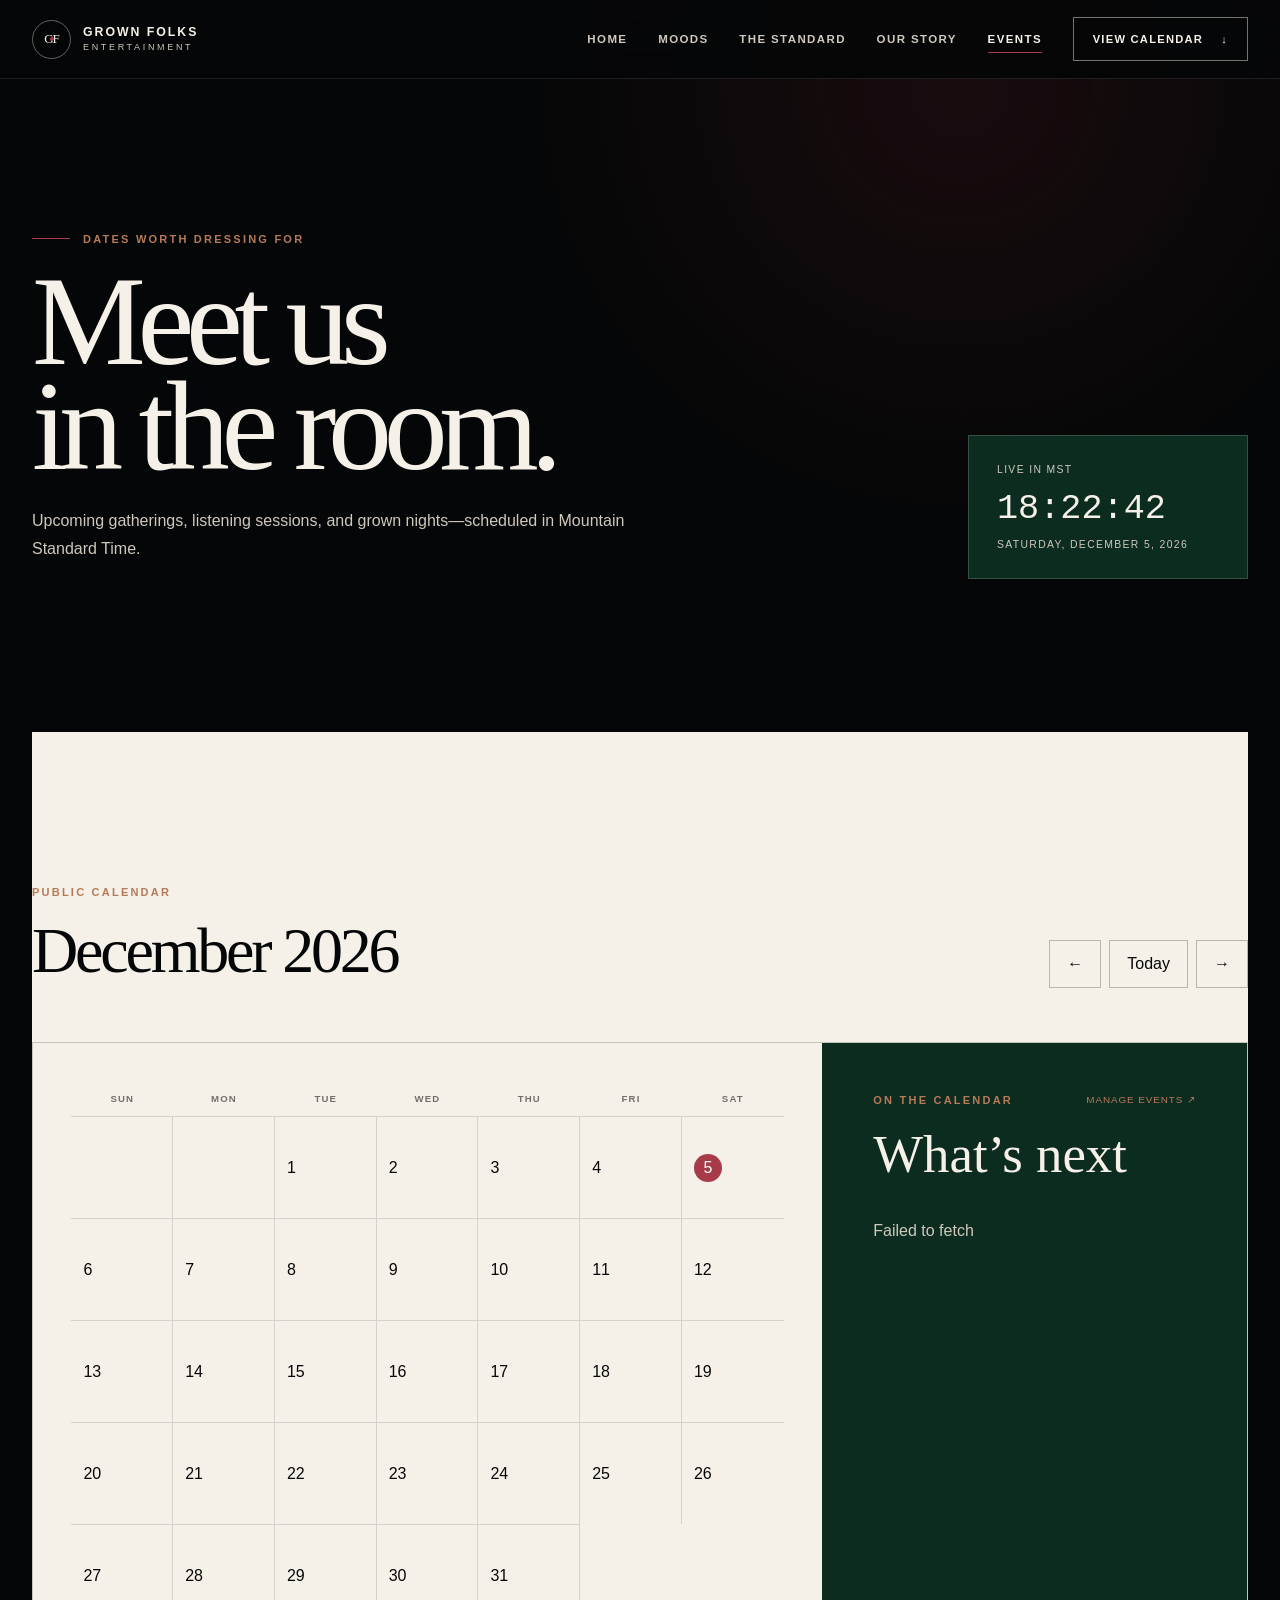
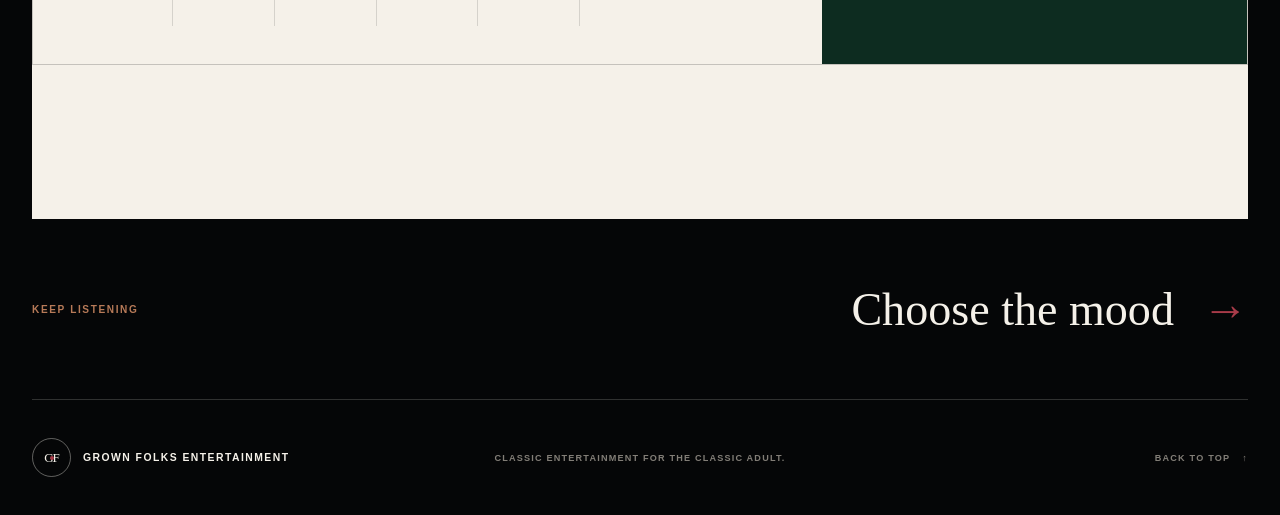
==== events.html @ d57c111a "Add public MST events calendar" ====
<!doctype html>
<html lang="en" class="no-js">
  <head>
    <meta charset="utf-8" /><meta name="viewport" content="width=device-width, initial-scale=1" />
    <meta name="description" content="Upcoming Grown Folks Entertainment events, shown in Mountain Standard Time." />
    <meta name="theme-color" content="#050607" /><title>Events | Grown Folks Entertainment</title>
    <link rel="icon" href="./assets/grown-folks-logo.jpeg" type="image/jpeg" /><link rel="stylesheet" href="./assets/styles.css" />
    <script>document.documentElement.classList.replace("no-js", "js");</script><script src="./assets/script.js" defer></script><script src="./assets/events.js" defer></script>
  </head>
  <body>
    <div class="site-shell" id="top">
      <a class="skip-link" href="#main-content">Skip to events</a>
      <header class="site-header"><div class="nav-wrap">
        <a class="brand" href="./index.html" aria-label="Grown Folks Entertainment home"><span class="brand-mark" aria-hidden="true">GF</span><span class="brand-copy"><strong>Grown Folks</strong><span>Entertainment</span></span></a>
        <button class="menu-toggle" type="button" aria-expanded="false" aria-controls="primary-navigation" aria-label="Open navigation menu"><span aria-hidden="true"></span><span aria-hidden="true"></span></button>
        <nav id="primary-navigation" class="primary-nav" data-open="false" aria-label="Primary navigation"><a href="./index.html">Home</a><a href="./moods.html">Moods</a><a href="./standard.html">The standard</a><a href="./story.html">Our story</a><a href="./events.html" aria-current="page">Events</a><a class="nav-cta" href="#event-calendar">View calendar <span aria-hidden="true">↓</span></a></nav>
      </div></header>
      <main id="main-content">
        <section class="events-hero" aria-labelledby="events-title"><div><p class="eyebrow"><span aria-hidden="true"></span> Dates worth dressing for</p><h1 id="events-title">Meet us<br />in the room.</h1><p>Upcoming gatherings, listening sessions, and grown nights—scheduled in Mountain Standard Time.</p></div><div class="mst-clock"><span>Live in MST</span><strong data-mst-time>--:--:--</strong><small data-mst-date>Loading current date</small></div></section>
        <section class="events-calendar-section section-pad" id="event-calendar" aria-labelledby="calendar-title">
          <div class="events-section-heading"><div><p class="kicker">Public calendar</p><h2 id="calendar-title" data-calendar-month>Upcoming events</h2></div><div class="calendar-controls"><button type="button" data-calendar-prev aria-label="Previous month">←</button><button type="button" data-calendar-today>Today</button><button type="button" data-calendar-next aria-label="Next month">→</button></div></div>
          <div class="events-layout">
            <div class="calendar-card"><div class="calendar-weekdays" aria-hidden="true"><span>Sun</span><span>Mon</span><span>Tue</span><span>Wed</span><span>Thu</span><span>Fri</span><span>Sat</span></div><div class="calendar-grid" data-calendar-grid role="grid" aria-label="Monthly event calendar"></div></div>
            <aside class="upcoming-events" aria-labelledby="upcoming-title"><div class="upcoming-topline"><p class="kicker kicker-light">On the calendar</p><a href="https://grown-folks-online-demo.ralf-mahkenterprises.chatgpt.site/events-admin">Manage events ↗</a></div><h2 id="upcoming-title">What’s next</h2><div data-events-list><p class="events-status">Loading future events…</p></div></aside>
          </div>
        </section>
        <nav class="page-next" aria-label="Continue exploring"><span>Keep listening</span><a href="./moods.html">Choose the mood <strong>→</strong></a></nav>
      </main>
      <footer class="site-footer"><a class="footer-brand" href="./index.html"><span aria-hidden="true">GF</span><strong>Grown Folks Entertainment</strong></a><p>Classic entertainment for the classic adult.</p><a href="#top">Back to top <span aria-hidden="true">↑</span></a></footer>
    </div>
  </body>
</html>
---- assets/styles.css ----
:root {
  --ink: #050607;
  --ink-soft: #101111;
  --ivory: #f5f1e9;
  --ivory-muted: #cfc8bd;
  --burgundy: #a83b49;
  --burgundy-dark: #6d202b;
  --green: #174a35;
  --green-dark: #0d2c20;
  --caramel: #b77a58;
  --line: rgba(245, 241, 233, 0.18);
  --page: min(1240px, calc(100vw - 64px));
  --display: "Iowan Old Style", "Baskerville", "Times New Roman", serif;
  --sans: "Avenir Next", Avenir, "Helvetica Neue", Arial, sans-serif;
  --mono: "SFMono-Regular", Consolas, "Liberation Mono", monospace;
}

* {
  box-sizing: border-box;
}

html {
  scroll-behavior: smooth;
  scroll-padding-top: 92px;
}

body {
  margin: 0;
  background: var(--ink);
  color: var(--ivory);
  font-family: var(--sans);
  text-rendering: optimizeLegibility;
}

body,
button,
a {
  -webkit-font-smoothing: antialiased;
}

button,
a {
  font: inherit;
}

button {
  color: inherit;
}

a {
  color: inherit;
  text-decoration: none;
}

img {
  display: block;
  max-width: 100%;
}

::selection {
  background: var(--burgundy);
  color: var(--ivory);
}

:focus-visible {
  outline: 2px solid var(--caramel);
  outline-offset: 4px;
}

.site-shell {
  min-height: 100vh;
  overflow: clip;
  background:
    radial-gradient(circle at 75% 4%, rgba(168, 59, 73, 0.12), transparent 27rem),
    var(--ink);
}

.skip-link {
  position: fixed;
  top: 14px;
  left: 14px;
  z-index: 200;
  min-height: 44px;
  padding: 12px 18px;
  transform: translateY(-150%);
  border: 1px solid var(--caramel);
  background: var(--ivory);
  color: var(--ink);
  font-size: 0.78rem;
  font-weight: 700;
  letter-spacing: 0.08em;
  text-transform: uppercase;
  transition: transform 180ms ease;
}

.skip-link:focus {
  transform: translateY(0);
}

.sr-only {
  position: absolute;
  width: 1px;
  height: 1px;
  padding: 0;
  margin: -1px;
  overflow: hidden;
  clip: rect(0, 0, 0, 0);
  white-space: nowrap;
  border: 0;
}

.site-header {
  position: sticky;
  top: 0;
  z-index: 100;
  border-bottom: 1px solid rgba(245, 241, 233, 0.1);
  background: rgba(5, 6, 7, 0.88);
  -webkit-backdrop-filter: blur(18px);
  backdrop-filter: blur(18px);
}

.nav-wrap {
  position: relative;
  width: var(--page);
  min-height: 78px;
  margin: 0 auto;
  display: flex;
  align-items: center;
  justify-content: space-between;
  gap: 36px;
}

.brand,
.footer-brand {
  display: inline-flex;
  align-items: center;
  gap: 12px;
}

.footer-brand {
  min-height: 44px;
}

.brand {
  min-height: 48px;
  flex: 0 0 auto;
}

.brand-mark,
.footer-brand > span {
  position: relative;
  display: grid;
  place-items: center;
  width: 39px;
  height: 39px;
  border: 1px solid rgba(245, 241, 233, 0.38);
  border-radius: 50%;
  color: var(--ivory);
  font-family: var(--display);
  font-size: 0.82rem;
  letter-spacing: -0.08em;
}

.brand-mark::after,
.footer-brand > span::after {
  content: "";
  position: absolute;
  width: 4px;
  height: 4px;
  border-radius: 50%;
  background: var(--burgundy);
}

.brand-copy {
  display: flex;
  flex-direction: column;
  line-height: 1;
  text-transform: uppercase;
}

.brand-copy strong {
  font-size: 0.77rem;
  letter-spacing: 0.16em;
}

.brand-copy span {
  margin-top: 5px;
  color: var(--ivory-muted);
  font-size: 0.56rem;
  letter-spacing: 0.3em;
}

.primary-nav {
  display: flex;
  align-items: center;
  justify-content: flex-end;
  gap: clamp(20px, 2.4vw, 38px);
}

.primary-nav > a:not(.nav-cta) {
  position: relative;
  display: inline-flex;
  min-height: 44px;
  align-items: center;
  color: var(--ivory-muted);
  font-size: 0.72rem;
  font-weight: 600;
  letter-spacing: 0.12em;
  text-transform: uppercase;
  transition: color 180ms ease;
}

.primary-nav > a:not(.nav-cta)::after {
  content: "";
  position: absolute;
  right: 0;
  bottom: 8px;
  left: 0;
  height: 1px;
  transform: scaleX(0);
  transform-origin: right;
  background: var(--burgundy);
  transition: transform 220ms ease;
}

.primary-nav > a:not(.nav-cta):hover {
  color: var(--ivory);
}

.primary-nav > a:not(.nav-cta):hover::after {
  transform: scaleX(1);
  transform-origin: left;
}

.nav-cta {
  display: inline-flex;
  min-height: 44px;
  align-items: center;
  gap: 18px;
  padding: 0 19px;
  border: 1px solid rgba(245, 241, 233, 0.46);
  font-size: 0.7rem;
  font-weight: 700;
  letter-spacing: 0.11em;
  text-transform: uppercase;
  transition:
    background-color 180ms ease,
    border-color 180ms ease,
    color 180ms ease;
}

.nav-cta:hover {
  border-color: var(--ivory);
  background: var(--ivory);
  color: var(--ink);
}

.menu-toggle {
  display: none;
  width: 48px;
  min-height: 48px;
  padding: 0;
  border: 1px solid var(--line);
  background: transparent;
  cursor: pointer;
}

.menu-toggle span {
  display: block;
  width: 18px;
  height: 1px;
  margin: 5px auto;
  background: var(--ivory);
  transition: transform 180ms ease;
}

.menu-toggle[aria-expanded="true"] span:first-child {
  transform: translateY(3px) rotate(45deg);
}

.menu-toggle[aria-expanded="true"] span:last-child {
  transform: translateY(-3px) rotate(-45deg);
}

.hero {
  position: relative;
  isolation: isolate;
  min-height: calc(100svh - 78px);
  display: flex;
  align-items: center;
  padding: clamp(70px, 9vw, 136px) 0 clamp(80px, 10vw, 150px);
}

.hero::before {
  content: "";
  position: absolute;
  inset: 0;
  z-index: -2;
  pointer-events: none;
  opacity: 0.11;
  background-image:
    linear-gradient(rgba(245, 241, 233, 0.12) 1px, transparent 1px),
    linear-gradient(90deg, rgba(245, 241, 233, 0.12) 1px, transparent 1px);
  background-size: 88px 88px;
  -webkit-mask-image: linear-gradient(to bottom, #000, transparent 84%);
  mask-image: linear-gradient(to bottom, #000, transparent 84%);
}

.hero::after {
  content: "";
  position: absolute;
  top: 4%;
  right: -12%;
  z-index: -1;
  width: min(62vw, 840px);
  aspect-ratio: 1;
  border-radius: 50%;
  background: radial-gradient(circle, rgba(23, 74, 53, 0.34), rgba(23, 74, 53, 0) 68%);
  pointer-events: none;
}

.hero-grid {
  width: var(--page);
  margin: 0 auto;
  display: grid;
  grid-template-columns: minmax(0, 1.22fr) minmax(330px, 0.78fr);
  gap: clamp(54px, 8vw, 120px);
  align-items: center;
}

.hero-copy-block {
  position: relative;
  z-index: 2;
}

.eyebrow,
.kicker {
  margin: 0;
  color: var(--caramel);
  font-size: 0.69rem;
  font-weight: 700;
  letter-spacing: 0.2em;
  text-transform: uppercase;
}

.eyebrow {
  display: flex;
  align-items: center;
  gap: 13px;
}

.eyebrow > span {
  width: 38px;
  height: 1px;
  background: var(--burgundy);
}

.hero h1 {
  max-width: 820px;
  margin: 28px 0 30px;
  font-family: var(--display);
  font-size: clamp(4rem, 7.4vw, 7.7rem);
  font-weight: 400;
  letter-spacing: -0.062em;
  line-height: 0.82;
}

.hero h1 span,
.hero h1 em {
  display: block;
}

.hero h1 em {
  margin-top: 0.14em;
  color: var(--ivory);
  font-weight: 400;
}

.hero h1 em::first-letter {
  color: var(--burgundy);
}

.hero-intro {
  max-width: 620px;
  margin: 0;
  color: var(--ivory-muted);
  font-family: var(--display);
  font-size: clamp(1.07rem, 1.5vw, 1.32rem);
  line-height: 1.6;
}

.hero-actions {
  display: flex;
  flex-wrap: wrap;
  gap: 12px;
  margin-top: 38px;
}

.button {
  display: inline-flex;
  min-height: 52px;
  align-items: center;
  justify-content: space-between;
  gap: 32px;
  padding: 0 22px;
  border: 1px solid transparent;
  font-size: 0.72rem;
  font-weight: 750;
  letter-spacing: 0.11em;
  text-transform: uppercase;
  transition:
    transform 180ms ease,
    background-color 180ms ease,
    border-color 180ms ease,
    color 180ms ease;
}

.button:hover {
  transform: translateY(-2px);
}

.button-primary {
  background: var(--burgundy);
  color: var(--ivory);
}

.button-primary:hover {
  background: #bd4655;
}

.button-quiet {
  border-color: var(--line);
  color: var(--ivory-muted);
}

.button-quiet:hover {
  border-color: var(--ivory-muted);
  color: var(--ivory);
}

.hero-notes {
  display: flex;
  flex-wrap: wrap;
  gap: 0;
  margin-top: 55px;
  padding-top: 19px;
  border-top: 1px solid var(--line);
}

.hero-notes span {
  color: #958e84;
  font-size: 0.62rem;
  font-weight: 600;
  letter-spacing: 0.14em;
  text-transform: uppercase;
}

.hero-notes span:not(:last-child)::after {
  content: "•";
  margin: 0 14px;
  color: var(--burgundy);
}

.hero-art {
  position: relative;
  width: min(100%, 450px);
  justify-self: end;
}

.orbit {
  position: absolute;
  z-index: -1;
  border: 1px solid rgba(245, 241, 233, 0.11);
  border-radius: 50%;
  pointer-events: none;
}

.orbit-one {
  top: -12%;
  left: -36%;
  width: 98%;
  aspect-ratio: 1;
}

.orbit-one::after {
  content: "";
  position: absolute;
  top: 48%;
  left: -4px;
  width: 7px;
  height: 7px;
  border-radius: 50%;
  background: var(--caramel);
  box-shadow: 0 0 0 7px rgba(183, 122, 88, 0.09);
}

.orbit-two {
  right: -23%;
  bottom: -7%;
  width: 75%;
  aspect-ratio: 1;
  border-color: rgba(168, 59, 73, 0.31);
}

.logo-card {
  position: relative;
  margin: 0;
  padding: 17px;
  border: 1px solid rgba(245, 241, 233, 0.22);
  background: #0c0d0d;
  box-shadow:
    0 38px 75px rgba(0, 0, 0, 0.5),
    -24px 24px 0 rgba(23, 74, 53, 0.24);
  transform: rotate(1.6deg);
}

.logo-card::before,
.logo-card::after {
  content: "";
  position: absolute;
  z-index: 2;
  width: 36px;
  height: 36px;
  pointer-events: none;
}

.logo-card::before {
  top: -8px;
  left: -8px;
  border-top: 2px solid var(--caramel);
  border-left: 2px solid var(--caramel);
}

.logo-card::after {
  right: -8px;
  bottom: -8px;
  border-right: 2px solid var(--burgundy);
  border-bottom: 2px solid var(--burgundy);
}

.logo-card-edge {
  display: flex;
  justify-content: space-between;
  padding: 0 1px 13px;
  color: #958e84;
  font-size: 0.54rem;
  font-weight: 650;
  letter-spacing: 0.18em;
  text-transform: uppercase;
}

.main-logo {
  width: 100%;
  height: auto;
  aspect-ratio: 790 / 1024;
  object-fit: cover;
  filter: saturate(0.88) contrast(1.04);
}

.logo-card figcaption {
  display: flex;
  justify-content: space-between;
  gap: 14px;
  padding: 14px 1px 0;
  color: var(--ivory-muted);
  font-size: 0.55rem;
  letter-spacing: 0.16em;
  text-transform: uppercase;
}

.logo-card figcaption span:last-child {
  color: var(--caramel);
}

.hero-index {
  position: absolute;
  right: 3vw;
  bottom: 34px;
  display: flex;
  align-items: center;
  gap: 9px;
  color: #57554f;
  font-family: var(--display);
  font-size: 0.72rem;
}

.hero-index i {
  width: 42px;
  height: 1px;
  background: #3b3b38;
}

.marquee {
  overflow: hidden;
  border-top: 1px solid var(--line);
  border-bottom: 1px solid var(--line);
  background: var(--ivory);
  color: var(--ink);
}

.marquee-track {
  display: flex;
  width: max-content;
  animation: marquee-scroll 30s linear infinite;
}

.marquee-group {
  display: flex;
  min-width: max-content;
  align-items: center;
  gap: clamp(30px, 4vw, 62px);
  padding: 18px clamp(30px, 4vw, 62px) 18px 0;
}

.marquee-group span {
  font-family: var(--display);
  font-size: clamp(1rem, 1.6vw, 1.35rem);
  font-style: italic;
  letter-spacing: 0.035em;
}

.marquee-group i {
  color: var(--burgundy);
  font-size: 0.68rem;
  font-style: normal;
}

@keyframes marquee-scroll {
  to {
    transform: translateX(-50%);
  }
}

.section-pad {
  width: var(--page);
  margin: 0 auto;
  padding: clamp(96px, 12vw, 180px) 0;
}

.section-heading {
  display: grid;
  grid-template-columns: minmax(0, 1.25fr) minmax(260px, 0.55fr);
  gap: 64px;
  align-items: end;
  margin-bottom: clamp(48px, 6vw, 84px);
}

.section-heading h2,
.standard-intro h2,
.story-copy h2,
.closing h2 {
  margin: 16px 0 0;
  font-family: var(--display);
  font-weight: 400;
  letter-spacing: -0.045em;
  line-height: 0.98;
}

.section-heading h2 {
  max-width: 780px;
  font-size: clamp(3rem, 5.7vw, 6rem);
}

.section-heading > p {
  margin: 0;
  padding-left: 24px;
  border-left: 1px solid var(--burgundy);
  color: var(--ivory-muted);
  font-size: 0.93rem;
  line-height: 1.65;
}

.mood-section {
  position: relative;
}

.mood-section::before {
  content: "MOOD / 01";
  position: absolute;
  top: 52%;
  left: -46px;
  transform: rotate(-90deg);
  color: rgba(245, 241, 233, 0.25);
  font-size: 0.55rem;
  letter-spacing: 0.28em;
}

.mood-selector {
  display: grid;
  grid-template-columns: minmax(290px, 0.76fr) minmax(500px, 1.24fr);
  border: 1px solid var(--line);
}

.mood-tabs {
  display: flex;
  flex-direction: column;
  background: #0a0b0b;
}

.mood-tab {
  position: relative;
  min-height: 124px;
  display: grid;
  grid-template-columns: 38px 1fr 24px;
  gap: 17px;
  align-items: center;
  padding: 20px 25px;
  border: 0;
  border-bottom: 1px solid var(--line);
  background: transparent;
  text-align: left;
  cursor: pointer;
  transition:
    background-color 240ms ease,
    color 240ms ease;
}

.mood-tab:last-child {
  border-bottom: 0;
}

.mood-tab::before {
  content: "";
  position: absolute;
  top: 0;
  bottom: 0;
  left: 0;
  width: 3px;
  transform: scaleY(0);
  background: var(--burgundy);
  transition: transform 240ms ease;
}

.mood-tab:hover {
  background: rgba(245, 241, 233, 0.045);
}

.mood-tab[data-active="true"] {
  background: var(--ivory);
  color: var(--ink);
}

.mood-tab[data-active="true"]::before {
  transform: scaleY(1);
}

.mood-number {
  align-self: start;
  margin-top: 3px;
  color: var(--caramel);
  font-family: var(--mono);
  font-size: 0.59rem;
  letter-spacing: 0.12em;
}

.mood-tab-copy {
  display: flex;
  flex-direction: column;
  min-width: 0;
}

.mood-tab-copy strong {
  font-family: var(--display);
  font-size: clamp(1.35rem, 2vw, 1.75rem);
  font-weight: 400;
  line-height: 1.05;
}

.mood-tab-copy small {
  margin-top: 9px;
  color: #948f87;
  font-size: 0.64rem;
  font-weight: 550;
  letter-spacing: 0.06em;
  text-transform: uppercase;
}

.mood-tab[data-active="true"] .mood-tab-copy small {
  color: #5c5954;
}

.mood-arrow {
  opacity: 0.36;
  font-size: 1rem;
  transition:
    transform 200ms ease,
    opacity 200ms ease;
}

.mood-tab[data-active="true"] .mood-arrow {
  opacity: 1;
  transform: translate(2px, -2px);
}

.mood-panel {
  --mood-color: var(--burgundy);
  position: relative;
  isolation: isolate;
  min-height: 496px;
  overflow: hidden;
  padding: 28px clamp(28px, 4vw, 58px) 42px;
  display: grid;
  grid-template-columns: minmax(190px, 0.72fr) minmax(270px, 1fr);
  gap: clamp(30px, 4vw, 60px);
  align-items: center;
  background:
    linear-gradient(135deg, rgba(255, 255, 255, 0.06), transparent 42%),
    var(--mood-color);
  transition: background-color 300ms ease;
}

.mood-panel[data-mood="sunday-soul"] {
  --mood-color: #9b684a;
}

.mood-panel[data-mood="two-step-gold"] {
  --mood-color: var(--green);
}

.mood-panel[data-mood="midnight-drive"] {
  --mood-color: #111b18;
}

.mood-panel::before {
  content: "";
  position: absolute;
  inset: 0;
  z-index: -1;
  opacity: 0.22;
  background-image:
    linear-gradient(rgba(245, 241, 233, 0.13) 1px, transparent 1px),
    linear-gradient(90deg, rgba(245, 241, 233, 0.13) 1px, transparent 1px);
  background-size: 48px 48px;
  -webkit-mask-image: linear-gradient(115deg, #000, transparent 78%);
  mask-image: linear-gradient(115deg, #000, transparent 78%);
}

.mood-panel::after {
  content: attr(data-mood);
  position: absolute;
  right: -3px;
  bottom: -6px;
  z-index: -1;
  max-width: 100%;
  overflow: hidden;
  color: rgba(245, 241, 233, 0.055);
  font-family: var(--display);
  font-size: clamp(4rem, 8vw, 8rem);
  font-style: italic;
  line-height: 0.75;
  white-space: nowrap;
}

.mood-panel-topline {
  position: absolute;
  top: 23px;
  right: clamp(28px, 4vw, 58px);
  left: clamp(28px, 4vw, 58px);
  display: flex;
  justify-content: space-between;
  padding-bottom: 12px;
  border-bottom: 1px solid rgba(245, 241, 233, 0.3);
  font-size: 0.55rem;
  font-weight: 700;
  letter-spacing: 0.18em;
  text-transform: uppercase;
}

.mood-record-wrap {
  display: grid;
  place-items: center;
  padding-top: 34px;
}

.mood-record {
  position: relative;
  width: min(100%, 245px);
  aspect-ratio: 1;
  display: grid;
  place-items: center;
  border: 1px solid rgba(245, 241, 233, 0.24);
  border-radius: 50%;
  background:
    radial-gradient(circle at center, transparent 0 7%, #111 7.2% 8.5%, transparent 8.7% 16%, #111 16.2% 17%, transparent 17.2%),
    repeating-radial-gradient(circle at center, #0a0a0a 0 2px, #181818 3px 4px);
  box-shadow:
    0 26px 45px rgba(0, 0, 0, 0.33),
    inset 0 0 0 1px rgba(255, 255, 255, 0.05);
  animation: record-arrive 520ms cubic-bezier(0.2, 0.75, 0.2, 1) both;
}

.mood-record::before {
  content: "";
  position: absolute;
  inset: 0;
  border-radius: inherit;
  background: conic-gradient(from 16deg, transparent 0 16%, rgba(245, 241, 233, 0.14) 18%, transparent 22% 64%, rgba(245, 241, 233, 0.08) 68%, transparent 73%);
}

.mood-record::after {
  content: "";
  position: absolute;
  inset: -9px;
  border: 1px solid rgba(245, 241, 233, 0.14);
  border-radius: inherit;
}

.record-label {
  position: relative;
  z-index: 1;
  width: 33%;
  aspect-ratio: 1;
  display: grid;
  place-items: center;
  border-radius: 50%;
  background: var(--ivory);
  color: var(--ink);
  box-shadow: 0 0 0 4px rgba(168, 59, 73, 0.7);
}

.record-label span {
  font-family: var(--display);
  font-size: clamp(1rem, 2vw, 1.5rem);
  letter-spacing: -0.06em;
}

.record-label i {
  position: absolute;
  width: 7px;
  height: 7px;
  border-radius: 50%;
  background: var(--ink);
}

@keyframes record-arrive {
  from {
    opacity: 0;
    transform: rotate(-10deg) scale(0.94);
  }
  to {
    opacity: 1;
    transform: rotate(0) scale(1);
  }
}

.mood-panel-copy {
  position: relative;
  z-index: 1;
  padding-top: 38px;
  animation: mood-copy-in 420ms ease both;
}

@keyframes mood-copy-in {
  from {
    opacity: 0;
    transform: translateY(10px);
  }
  to {
    opacity: 1;
    transform: translateY(0);
  }
}

.mood-panel-copy > p:first-child {
  margin: 0;
  color: rgba(245, 241, 233, 0.76);
  font-size: 0.61rem;
  font-weight: 700;
  letter-spacing: 0.18em;
  text-transform: uppercase;
}

.mood-panel-copy h3 {
  margin: 13px 0 17px;
  font-family: var(--display);
  font-size: clamp(2.7rem, 4.6vw, 5rem);
  font-weight: 400;
  letter-spacing: -0.055em;
  line-height: 0.89;
}

.mood-copy-rule {
  width: 42px;
  height: 2px;
  margin-bottom: 20px;
  background: var(--ivory);
}

.mood-description {
  margin: 0;
  color: rgba(245, 241, 233, 0.88);
  font-family: var(--display);
  font-size: clamp(1rem, 1.4vw, 1.17rem);
  line-height: 1.55;
}

.mood-details {
  display: grid;
  gap: 10px;
  margin: 27px 0 0;
}

.mood-details > div {
  display: grid;
  grid-template-columns: 92px 1fr;
  gap: 12px;
  padding-top: 9px;
  border-top: 1px solid rgba(245, 241, 233, 0.22);
}

.mood-details dt {
  color: rgba(245, 241, 233, 0.62);
  font-size: 0.55rem;
  font-weight: 700;
  letter-spacing: 0.13em;
  text-transform: uppercase;
}

.mood-details dd {
  margin: 0;
  font-size: 0.73rem;
  line-height: 1.35;
}

.classic-player {
  margin-top: 24px;
  padding-top: 18px;
  border-top: 1px solid rgba(245, 241, 233, 0.22);
}

.classic-play-button {
  width: 100%;
  padding: 15px 18px;
  border: 1px solid rgba(245, 241, 233, 0.72);
  background: var(--ivory);
  color: #111;
  font: 700 0.68rem/1.2 var(--sans);
  letter-spacing: 0.11em;
  text-transform: uppercase;
  cursor: pointer;
}

.classic-play-button:hover,
.classic-play-button:focus-visible {
  background: #fff;
  outline: 2px solid #fff;
  outline-offset: 3px;
}

.classic-play-button span { margin-right: 8px; }

.classic-now-playing {
  margin: 12px 0 0;
  color: rgba(245, 241, 233, 0.76);
  font-size: 0.72rem;
  line-height: 1.45;
}

.classic-audio {
  display: block;
  width: 100%;
  margin-top: 14px;
  accent-color: var(--ivory);
}

.events-hero {
  width: var(--page);
  min-height: 560px;
  margin: 0 auto;
  padding: clamp(90px, 12vw, 170px) 0;
  display: grid;
  grid-template-columns: minmax(0, 1fr) auto;
  align-items: end;
  gap: 70px;
}

.events-hero h1 {
  max-width: 780px;
  margin: 24px 0 28px;
  font-family: var(--display);
  font-size: clamp(4.8rem, 10vw, 9.2rem);
  font-weight: 400;
  letter-spacing: -0.065em;
  line-height: 0.82;
}

.events-hero > div > p:last-child { max-width: 620px; color: var(--ivory-muted); font-size: 1rem; line-height: 1.75; }

.mst-clock {
  min-width: 280px;
  padding: 28px;
  border: 1px solid var(--line);
  background: var(--green-dark);
}

.mst-clock span, .mst-clock small { display: block; color: var(--ivory-muted); font-size: 0.65rem; letter-spacing: 0.13em; text-transform: uppercase; }
.mst-clock strong { display: block; margin: 14px 0 10px; font-family: var(--mono); font-size: 2.2rem; font-weight: 400; }

.events-calendar-section { background: var(--ivory); color: var(--ink); }
.events-section-heading { display: flex; align-items: end; justify-content: space-between; gap: 32px; margin-bottom: 54px; }
.events-section-heading h2 { margin: 16px 0 0; font-family: var(--display); font-size: clamp(3rem, 5vw, 5.5rem); font-weight: 400; letter-spacing: -0.05em; }
.calendar-controls { display: flex; gap: 8px; }
.calendar-controls button { min-width: 48px; min-height: 48px; padding: 0 17px; border: 1px solid rgba(5,6,7,.25); background: transparent; color: var(--ink); cursor: pointer; }
.calendar-controls button:hover, .calendar-controls button:focus-visible { background: var(--ink); color: var(--ivory); }

.events-layout { display: grid; grid-template-columns: minmax(0, 1.3fr) minmax(330px, .7fr); border: 1px solid rgba(5,6,7,.2); }
.calendar-card { padding: clamp(22px, 3vw, 44px); }
.calendar-weekdays, .calendar-grid { display: grid; grid-template-columns: repeat(7, minmax(0, 1fr)); }
.calendar-weekdays span { padding: 12px 4px; color: rgba(5,6,7,.55); font-size: .6rem; font-weight: 700; letter-spacing: .12em; text-align: center; text-transform: uppercase; }
.calendar-day { position: relative; min-height: 102px; padding: 12px; border: 0; border-top: 1px solid rgba(5,6,7,.13); border-right: 1px solid rgba(5,6,7,.13); background: transparent; color: var(--ink); text-align: left; }
.calendar-day:nth-child(7n) { border-right: 0; }
.calendar-day-empty { pointer-events: none; }
.calendar-day[data-today="true"] > span { display: grid; width: 28px; height: 28px; place-items: center; border-radius: 50%; background: var(--burgundy); color: white; }
.calendar-day[data-has-events="true"] { cursor: pointer; background: rgba(23,74,53,.07); }
.calendar-day[data-has-events="true"]:hover { background: rgba(23,74,53,.15); }
.calendar-day i { position: absolute; top: 16px; right: 14px; width: 8px; height: 8px; border-radius: 50%; background: var(--burgundy); }
.calendar-day small { display: block; margin-top: 22px; color: var(--green); font-size: .6rem; font-weight: 700; text-transform: uppercase; }

.upcoming-events { padding: clamp(28px, 4vw, 54px); background: var(--green-dark); color: var(--ivory); }
.upcoming-topline { display: flex; align-items: center; justify-content: space-between; gap: 20px; }
.upcoming-topline a { color: var(--caramel); font-size: .62rem; letter-spacing: .09em; text-transform: uppercase; }
.upcoming-events > h2 { margin: 18px 0 34px; font-family: var(--display); font-size: 3.3rem; font-weight: 400; }
.events-status { color: var(--ivory-muted); line-height: 1.65; }
.event-card { padding: 25px 0; border-top: 1px solid rgba(245,241,233,.2); }
.event-card time { display: flex; justify-content: space-between; gap: 16px; color: var(--caramel); font-size: .64rem; letter-spacing: .07em; text-transform: uppercase; }
.event-card h3 { margin: 17px 0 10px; font-family: var(--display); font-size: 1.8rem; font-weight: 400; }
.event-card p { margin: 0 0 15px; color: var(--ivory-muted); font-size: .8rem; line-height: 1.6; }
.event-place { display: flex; flex-direction: column; gap: 4px; font-size: .7rem; }
.event-place span { color: var(--ivory-muted); }

@media (max-width: 1080px) {
  .events-hero { grid-template-columns: 1fr; }
  .mst-clock { width: min(100%, 420px); }
  .events-layout { grid-template-columns: 1fr; }
}

@media (max-width: 680px) {
  .events-hero { min-height: auto; padding: 80px 0; }
  .events-hero h1 { font-size: clamp(4.1rem, 22vw, 6.5rem); }
  .events-section-heading { align-items: flex-start; flex-direction: column; }
  .calendar-card { padding: 12px; overflow-x: auto; }
  .calendar-weekdays, .calendar-grid { min-width: 630px; }
  .calendar-day { min-height: 86px; }
}

.standard-section {
  position: relative;
  width: 100%;
  display: grid;
  grid-template-columns: minmax(300px, 0.72fr) minmax(560px, 1.28fr);
  gap: clamp(64px, 9vw, 140px);
  padding-right: max(32px, calc((100vw - 1240px) / 2));
  padding-left: max(32px, calc((100vw - 1240px) / 2));
  background:
    radial-gradient(circle at 10% 15%, rgba(245, 241, 233, 0.08), transparent 30rem),
    var(--green-dark);
}

.standard-section::before {
  content: "";
  position: absolute;
  top: 0;
  right: 0;
  width: 22%;
  height: 5px;
  background: var(--burgundy);
}

.kicker-light {
  color: var(--caramel);
}

.standard-intro h2 {
  margin-top: 22px;
  font-size: clamp(3.1rem, 5.5vw, 5.7rem);
}

.standard-intro > p:last-child {
  max-width: 480px;
  margin: 30px 0 0;
  color: rgba(245, 241, 233, 0.72);
  font-family: var(--display);
  font-size: 1.08rem;
  line-height: 1.65;
}

.standards-grid {
  border-top: 1px solid rgba(245, 241, 233, 0.26);
}

.standard-card {
  position: relative;
  display: grid;
  grid-template-columns: 74px minmax(190px, 0.65fr) minmax(250px, 1fr);
  gap: 28px;
  align-items: start;
  padding: 36px 0;
  border-bottom: 1px solid rgba(245, 241, 233, 0.26);
}

.standard-card-head {
  display: flex;
  align-items: center;
  gap: 10px;
  color: var(--caramel);
  font-family: var(--mono);
  font-size: 0.64rem;
}

.standard-card-head i {
  width: 20px;
  height: 1px;
  background: rgba(245, 241, 233, 0.35);
}

.standard-card h3 {
  margin: -5px 0 0;
  font-family: var(--display);
  font-size: clamp(1.55rem, 2.3vw, 2.15rem);
  font-weight: 400;
  letter-spacing: -0.035em;
  line-height: 1.04;
}

.standard-card p {
  margin: 0;
  color: rgba(245, 241, 233, 0.68);
  font-size: 0.84rem;
  line-height: 1.7;
}

.standard-card small {
  position: absolute;
  right: 0;
  bottom: 8px;
  color: rgba(245, 241, 233, 0.3);
  font-size: 0.5rem;
  font-weight: 700;
  letter-spacing: 0.15em;
  text-transform: uppercase;
}

.story-section {
  display: grid;
  grid-template-columns: minmax(350px, 0.88fr) minmax(420px, 1.12fr);
  background: var(--ivory);
  color: var(--ink);
}

.story-art {
  position: relative;
  min-height: 760px;
  overflow: hidden;
  display: flex;
  flex-direction: column;
  justify-content: space-between;
  padding: clamp(30px, 4vw, 58px);
  background:
    linear-gradient(145deg, rgba(255, 255, 255, 0.09), transparent 45%),
    var(--burgundy-dark);
  color: var(--ivory);
}

.story-art::before {
  content: "";
  position: absolute;
  inset: 0;
  opacity: 0.13;
  background-image:
    linear-gradient(rgba(245, 241, 233, 0.18) 1px, transparent 1px),
    linear-gradient(90deg, rgba(245, 241, 233, 0.18) 1px, transparent 1px);
  background-size: 58px 58px;
}

.story-art::after {
  content: "";
  position: absolute;
  right: -30%;
  bottom: -18%;
  width: 78%;
  aspect-ratio: 1;
  border: 1px solid rgba(245, 241, 233, 0.21);
  border-radius: 50%;
  box-shadow:
    0 0 0 55px rgba(245, 241, 233, 0.04),
    0 0 0 110px rgba(245, 241, 233, 0.03);
}

.story-art-top,
.story-art-bottom {
  position: relative;
  z-index: 2;
  display: flex;
  align-items: center;
  justify-content: space-between;
  text-transform: uppercase;
}

.story-art-top {
  padding-bottom: 16px;
  border-bottom: 1px solid rgba(245, 241, 233, 0.36);
  font-size: 0.55rem;
  font-weight: 700;
  letter-spacing: 0.18em;
}

.story-record {
  position: relative;
  z-index: 1;
  align-self: center;
  width: min(78%, 390px);
  aspect-ratio: 1;
  display: flex;
  align-items: center;
  justify-content: center;
  gap: 24px;
  border: 1px solid rgba(245, 241, 233, 0.22);
  border-radius: 50%;
  background: repeating-radial-gradient(circle, #080909 0 3px, #111212 4px 6px);
  box-shadow: 0 30px 50px rgba(0, 0, 0, 0.32);
}

.story-record::before {
  content: "";
  position: absolute;
  inset: 38%;
  border-radius: 50%;
  background: var(--green);
  box-shadow:
    0 0 0 12px var(--caramel),
    0 0 0 13px rgba(245, 241, 233, 0.3);
}

.story-record span {
  position: relative;
  z-index: 1;
  color: var(--ivory);
  font-family: var(--display);
  font-size: clamp(3rem, 7vw, 6.5rem);
  line-height: 1;
}

.story-record i {
  position: relative;
  z-index: 2;
  width: 7px;
  height: 7px;
  border-radius: 50%;
  background: var(--ivory);
}

.story-art-bottom {
  align-items: end;
}

.story-art-bottom strong {
  font-family: var(--display);
  font-size: clamp(4rem, 8vw, 8rem);
  font-weight: 400;
  letter-spacing: -0.065em;
  line-height: 0.65;
  text-transform: none;
}

.story-art-bottom span {
  max-width: 90px;
  color: rgba(245, 241, 233, 0.66);
  font-size: 0.5rem;
  letter-spacing: 0.15em;
  line-height: 1.5;
  text-align: right;
}

.story-copy {
  align-self: center;
  max-width: 750px;
  padding: clamp(80px, 10vw, 150px) clamp(42px, 8vw, 130px);
}

.story-copy h2 {
  max-width: 700px;
  margin-top: 22px;
  font-size: clamp(3.25rem, 5.8vw, 6.4rem);
}

.story-rule {
  position: relative;
  height: 1px;
  margin: 38px 0;
  background: rgba(5, 6, 7, 0.22);
}

.story-rule span {
  position: absolute;
  top: -4px;
  left: 0;
  width: 9px;
  height: 9px;
  border-radius: 50%;
  background: var(--burgundy);
}

.story-lede,
.story-copy > p:not(.kicker) {
  max-width: 590px;
  color: #393835;
  line-height: 1.7;
}

.story-copy .story-lede {
  margin: 0 0 19px;
  color: var(--ink);
  font-family: var(--display);
  font-size: clamp(1.18rem, 1.8vw, 1.5rem);
  line-height: 1.55;
}

.story-copy > p:not(.kicker):not(.story-lede) {
  margin: 0;
  font-size: 0.94rem;
}

.text-link {
  position: relative;
  display: inline-flex;
  min-height: 44px;
  align-items: center;
  gap: 28px;
  margin-top: 30px;
  color: var(--burgundy-dark);
  font-size: 0.69rem;
  font-weight: 750;
  letter-spacing: 0.13em;
  text-transform: uppercase;
}

.text-link::after {
  content: "";
  position: absolute;
  right: 0;
  bottom: 4px;
  left: 0;
  height: 1px;
  background: var(--burgundy);
  transform-origin: left;
  transition: transform 180ms ease;
}

.text-link:hover::after {
  transform: scaleX(0.35);
}

.closing {
  position: relative;
  isolation: isolate;
  min-height: 660px;
  display: grid;
  place-items: center;
  overflow: hidden;
  padding: 100px 30px;
  text-align: center;
  background:
    radial-gradient(circle at 50% 45%, rgba(168, 59, 73, 0.25), transparent 30rem),
    #080909;
}

.closing::before,
.closing::after {
  content: "";
  position: absolute;
  top: 0;
  width: 1px;
  height: 100%;
  background: linear-gradient(transparent, rgba(245, 241, 233, 0.2), transparent);
}

.closing::before {
  left: 12%;
}

.closing::after {
  right: 12%;
}

.closing-vinyl {
  position: absolute;
  z-index: -1;
  width: min(72vw, 770px);
  aspect-ratio: 1;
  border: 1px solid rgba(245, 241, 233, 0.06);
  border-radius: 50%;
  background: repeating-radial-gradient(circle, transparent 0 12px, rgba(245, 241, 233, 0.035) 13px 14px);
  animation: slow-spin 45s linear infinite;
}

.closing-vinyl::before,
.closing-vinyl::after,
.closing-vinyl span {
  content: "";
  position: absolute;
  border: 1px solid rgba(245, 241, 233, 0.06);
  border-radius: 50%;
}

.closing-vinyl::before {
  inset: 13%;
}

.closing-vinyl::after {
  inset: 28%;
  border-color: rgba(168, 59, 73, 0.19);
}

.closing-vinyl span {
  inset: 44%;
  border-color: rgba(183, 122, 88, 0.35);
  background: rgba(5, 6, 7, 0.35);
}

@keyframes slow-spin {
  to {
    transform: rotate(360deg);
  }
}

.closing-content {
  position: relative;
  z-index: 1;
  max-width: 900px;
}

.closing h2 {
  margin-top: 20px;
  font-size: clamp(4rem, 8vw, 8.4rem);
}

.closing-content > p:not(.kicker) {
  max-width: 520px;
  margin: 26px auto 34px;
  color: var(--ivory-muted);
  font-family: var(--display);
  font-size: clamp(1rem, 1.5vw, 1.23rem);
  line-height: 1.55;
}

.site-footer {
  width: var(--page);
  min-height: 116px;
  margin: 0 auto;
  display: grid;
  grid-template-columns: 1fr auto 1fr;
  gap: 28px;
  align-items: center;
  border-top: 1px solid var(--line);
  color: #827e77;
}

.footer-brand strong {
  color: var(--ivory);
  font-size: 0.65rem;
  letter-spacing: 0.14em;
  text-transform: uppercase;
}

.site-footer > p,
.site-footer > a:last-child {
  font-size: 0.57rem;
  font-weight: 600;
  letter-spacing: 0.13em;
  text-transform: uppercase;
}

.site-footer > p {
  text-align: center;
}

.site-footer > a:last-child {
  justify-self: end;
  display: inline-flex;
  min-height: 44px;
  align-items: center;
  gap: 12px;
  transition: color 180ms ease;
}

.site-footer > a:last-child:hover {
  color: var(--ivory);
}

@media (max-width: 1080px) {
  :root {
    --page: min(100% - 48px, 980px);
  }

  .hero-grid {
    grid-template-columns: minmax(0, 1.12fr) minmax(300px, 0.78fr);
    gap: 52px;
  }

  .hero h1 {
    font-size: clamp(3.7rem, 7.4vw, 6rem);
  }

  .mood-selector {
    grid-template-columns: 300px minmax(0, 1fr);
  }

  .mood-panel {
    grid-template-columns: 1fr;
    align-content: center;
    gap: 12px;
  }

  .mood-record-wrap {
    display: none;
  }

  .mood-panel-copy {
    padding-top: 50px;
  }

  .standard-section {
    grid-template-columns: 0.8fr 1.2fr;
    gap: 60px;
  }

  .standard-card {
    grid-template-columns: 52px 1fr;
  }

  .standard-card p {
    grid-column: 2;
  }

  .story-section {
    grid-template-columns: 0.8fr 1.2fr;
  }
}

@media (max-width: 820px) {
  :root {
    --page: calc(100% - 38px);
  }

  .nav-wrap {
    min-height: 70px;
  }

  .menu-toggle {
    display: block;
  }

  .primary-nav {
    position: absolute;
    top: calc(100% + 1px);
    right: -19px;
    left: -19px;
    display: none;
    align-items: stretch;
    flex-direction: column;
    gap: 0;
    padding: 14px 19px 20px;
    border-bottom: 1px solid var(--line);
    background: rgba(5, 6, 7, 0.98);
    box-shadow: 0 24px 44px rgba(0, 0, 0, 0.38);
  }

  .primary-nav[data-open="true"] {
    display: flex;
  }

  .primary-nav > a:not(.nav-cta) {
    min-height: 54px;
    border-bottom: 1px solid rgba(245, 241, 233, 0.08);
  }

  .primary-nav > a:not(.nav-cta)::after {
    display: none;
  }

  .nav-cta {
    margin-top: 14px;
    justify-content: space-between;
  }

  .hero {
    min-height: auto;
    padding: 76px 0 100px;
  }

  .hero-grid {
    grid-template-columns: 1fr;
    gap: 78px;
  }

  .hero h1 {
    font-size: clamp(4rem, 13.5vw, 6.7rem);
  }

  .hero-intro {
    max-width: 680px;
  }

  .hero-art {
    width: min(78vw, 430px);
    justify-self: center;
  }

  .hero-index {
    display: none;
  }

  .section-heading {
    grid-template-columns: 1fr;
    gap: 25px;
  }

  .section-heading > p {
    max-width: 530px;
  }

  .mood-selector {
    grid-template-columns: 1fr;
  }

  .mood-tabs {
    display: grid;
    grid-template-columns: 1fr 1fr;
  }

  .mood-tab {
    min-height: 130px;
    grid-template-columns: 30px 1fr;
    padding: 20px;
    border-right: 1px solid var(--line);
  }

  .mood-tab:nth-child(2) {
    border-right: 0;
  }

  .mood-tab:nth-child(3) {
    border-bottom: 0;
  }

  .mood-arrow {
    display: none;
  }

  .mood-panel {
    min-height: 500px;
    grid-template-columns: minmax(150px, 0.6fr) minmax(260px, 1fr);
    padding-top: 66px;
  }

  .mood-record-wrap {
    display: grid;
    padding-top: 0;
  }

  .mood-panel-copy {
    padding-top: 0;
  }

  .standard-section {
    grid-template-columns: 1fr;
    gap: 65px;
  }

  .standard-intro > p:last-child {
    max-width: 650px;
  }

  .standard-card {
    grid-template-columns: 70px minmax(190px, 0.7fr) minmax(230px, 1fr);
  }

  .standard-card p {
    grid-column: auto;
  }

  .story-section {
    grid-template-columns: 1fr;
  }

  .story-art {
    min-height: 650px;
  }

  .story-record {
    width: min(62%, 360px);
  }

  .story-copy {
    max-width: 780px;
  }

  .site-footer {
    grid-template-columns: 1fr 1fr;
    padding: 28px 0;
  }

  .site-footer > p {
    display: none;
  }
}

@media (max-width: 620px) {
  :root {
    --page: calc(100% - 30px);
  }

  html {
    scroll-padding-top: 76px;
  }

  .brand-copy span {
    display: none;
  }

  .hero {
    padding-top: 60px;
  }

  .eyebrow {
    font-size: 0.61rem;
    letter-spacing: 0.15em;
  }

  .hero h1 {
    margin-top: 23px;
    font-size: clamp(3.55rem, 18vw, 5.3rem);
    line-height: 0.85;
  }

  .hero-intro {
    font-size: 1.04rem;
  }

  .hero-actions {
    align-items: stretch;
    flex-direction: column;
  }

  .hero-actions .button {
    width: 100%;
  }

  .hero-notes {
    gap: 9px 0;
    margin-top: 38px;
  }

  .hero-notes span {
    font-size: 0.55rem;
  }

  .hero-notes span:not(:last-child)::after {
    margin: 0 8px;
  }

  .hero-art {
    width: min(85vw, 360px);
  }

  .logo-card {
    padding: 12px;
    box-shadow:
      0 32px 60px rgba(0, 0, 0, 0.52),
      -13px 14px 0 rgba(23, 74, 53, 0.27);
  }

  .logo-card figcaption,
  .logo-card-edge {
    font-size: 0.47rem;
  }

  .section-pad {
    padding: 92px 0;
  }

  .section-heading h2 {
    font-size: clamp(3.1rem, 14vw, 4.5rem);
  }

  .section-heading > p {
    padding-left: 17px;
    font-size: 0.86rem;
  }

  .mood-section::before {
    display: none;
  }

  .mood-tabs {
    grid-template-columns: 1fr;
  }

  .mood-tab {
    min-height: 106px;
    grid-template-columns: 30px 1fr 24px;
    border-right: 0;
    border-bottom: 1px solid var(--line) !important;
  }

  .mood-tab:last-child {
    border-bottom: 0 !important;
  }

  .mood-arrow {
    display: block;
  }

  .mood-panel {
    min-height: 620px;
    grid-template-columns: 1fr;
    gap: 20px;
    padding: 74px 24px 36px;
  }

  .mood-panel-topline {
    right: 24px;
    left: 24px;
  }

  .mood-record-wrap {
    justify-items: start;
  }

  .mood-record {
    width: 175px;
  }

  .mood-panel-copy h3 {
    font-size: clamp(3.25rem, 15vw, 4.5rem);
  }

  .mood-details > div {
    grid-template-columns: 82px 1fr;
  }

  .standard-section {
    padding-right: 15px;
    padding-left: 15px;
  }

  .standard-intro h2 {
    font-size: clamp(3.25rem, 14vw, 4.6rem);
  }

  .standard-card {
    grid-template-columns: 42px 1fr;
    gap: 18px;
    padding: 30px 0 42px;
  }

  .standard-card p {
    grid-column: 2;
  }

  .standard-card small {
    bottom: 12px;
  }

  .story-art {
    min-height: 520px;
    padding: 28px 20px;
  }

  .story-record {
    width: min(72%, 280px);
  }

  .story-art-bottom strong {
    font-size: clamp(4.2rem, 22vw, 6.2rem);
  }

  .story-copy {
    padding: 84px 20px 94px;
  }

  .story-copy h2 {
    font-size: clamp(3.25rem, 14vw, 4.7rem);
  }

  .closing {
    min-height: 600px;
    padding-right: 20px;
    padding-left: 20px;
  }

  .closing h2 {
    font-size: clamp(4rem, 17vw, 6rem);
  }

  .closing-content .button {
    width: min(100%, 290px);
  }

  .site-footer {
    min-height: 150px;
    grid-template-columns: 1fr;
    gap: 12px;
  }

  .site-footer > a:last-child {
    justify-self: start;
  }
}

@media (max-width: 820px) {
  .no-js .nav-wrap {
    flex-wrap: wrap;
  }

  .no-js .menu-toggle {
    display: none;
  }

  .no-js .primary-nav {
    position: static;
    display: flex;
    flex: 1 1 100%;
    padding: 0 0 18px;
    border-bottom: 0;
    box-shadow: none;
  }
}

@media (prefers-reduced-motion: reduce) {
  html {
    scroll-behavior: auto;
  }

  *,
  *::before,
  *::after {
    animation-duration: 0.01ms !important;
    animation-iteration-count: 1 !important;
    transition-duration: 0.01ms !important;
    scroll-behavior: auto !important;
  }

  .marquee-track {
    transform: none;
  }
}

/* Multi-page cPanel edition */

.primary-nav > a[aria-current="page"] {
  color: var(--ivory);
}

.primary-nav > a[aria-current="page"]::after {
  transform: scaleX(1);
}

.home-hero {
  position: relative;
  isolation: isolate;
  min-height: calc(100svh - 78px);
  overflow: hidden;
  display: flex;
  align-items: center;
  padding: clamp(86px, 11vw, 160px) 0;
  background: #080909;
}

.home-hero-image,
.home-hero-shade {
  position: absolute;
  inset: 0;
  width: 100%;
  height: 100%;
}

.home-hero-image {
  z-index: -3;
  object-fit: cover;
  object-position: center;
}

.home-hero-shade {
  z-index: -2;
  background:
    linear-gradient(90deg, rgba(5, 6, 7, 0.98) 0%, rgba(5, 6, 7, 0.88) 35%, rgba(5, 6, 7, 0.28) 68%, rgba(5, 6, 7, 0.48) 100%),
    linear-gradient(0deg, rgba(5, 6, 7, 0.78), transparent 48%);
}

.home-hero-inner {
  position: relative;
  z-index: 2;
  width: var(--page);
  margin: 0 auto;
}

.home-hero h1 {
  max-width: 810px;
  margin: 28px 0 30px;
  font-family: var(--display);
  font-size: clamp(4.2rem, 7.4vw, 8rem);
  font-weight: 400;
  letter-spacing: -0.065em;
  line-height: 0.82;
}

.home-hero h1 span,
.home-hero h1 em {
  display: block;
}

.home-hero h1 em {
  margin-top: 0.14em;
  font-weight: 400;
}

.home-hero h1 em::first-letter {
  color: var(--burgundy);
}

.home-hero-intro {
  max-width: 600px;
  margin: 0;
  color: rgba(245, 241, 233, 0.82);
  font-family: var(--display);
  font-size: clamp(1.08rem, 1.6vw, 1.34rem);
  line-height: 1.6;
}

.home-hero .button-quiet {
  border-color: rgba(245, 241, 233, 0.48);
  color: var(--ivory);
  background: rgba(5, 6, 7, 0.2);
}

.home-hero .hero-notes {
  max-width: 600px;
}

.home-logo-card {
  position: absolute;
  right: clamp(28px, 5vw, 90px);
  bottom: 28px;
  z-index: 3;
  width: 138px;
  padding: 9px;
  border: 1px solid rgba(245, 241, 233, 0.35);
  background: rgba(5, 6, 7, 0.9);
  box-shadow: 0 18px 42px rgba(0, 0, 0, 0.42);
}

.home-logo-card img {
  width: 100%;
  height: 116px;
  object-fit: cover;
  object-position: top;
}

.home-logo-card span {
  display: block;
  margin-top: 8px;
  color: var(--ivory-muted);
  font-size: 0.47rem;
  line-height: 1.45;
  letter-spacing: 0.12em;
  text-transform: uppercase;
}

.route-cards {
  display: grid;
  grid-template-columns: repeat(3, minmax(0, 1fr));
  border: 1px solid var(--line);
}

.route-card {
  min-height: 360px;
  display: flex;
  flex-direction: column;
  padding: clamp(28px, 3vw, 42px);
  border-right: 1px solid var(--line);
  transition: transform 200ms ease, filter 200ms ease;
}

.route-card:last-child {
  border-right: 0;
}

.route-card:hover {
  transform: translateY(-6px);
  filter: brightness(1.08);
}

.route-card > span {
  font-family: var(--mono);
  font-size: 0.62rem;
  letter-spacing: 0.18em;
}

.route-card h3 {
  margin: auto 0 18px;
  font-family: var(--display);
  font-size: clamp(2.3rem, 3.3vw, 3.65rem);
  font-weight: 400;
  letter-spacing: -0.05em;
  line-height: 0.94;
}

.route-card p {
  min-height: 74px;
  margin: 0 0 24px;
  font-size: 0.84rem;
  line-height: 1.65;
}

.route-card strong {
  font-size: 0.66rem;
  letter-spacing: 0.11em;
  text-transform: uppercase;
}

.route-card-burgundy { background: var(--burgundy-dark); }
.route-card-green { background: var(--green); }
.route-card-ivory { background: var(--ivory); color: var(--ink); }

.home-story-preview {
  display: grid;
  grid-template-columns: minmax(0, 1.2fr) minmax(380px, 0.8fr);
  background: var(--ivory);
  color: var(--ink);
}

.home-story-photo {
  min-height: 680px;
}

.home-story-photo img {
  width: 100%;
  height: 100%;
  object-fit: cover;
}

.home-story-copy {
  display: flex;
  flex-direction: column;
  justify-content: center;
  padding: clamp(64px, 8vw, 120px);
}

.home-story-copy h2 {
  margin: 22px 0 30px;
  font-family: var(--display);
  font-size: clamp(3.2rem, 5.2vw, 5.7rem);
  font-weight: 400;
  letter-spacing: -0.055em;
  line-height: 0.92;
}

.home-story-copy > p:not(.kicker) {
  margin: 0;
  color: #4f4a44;
  font-family: var(--display);
  font-size: 1.08rem;
  line-height: 1.7;
}

.home-story-copy .text-link {
  margin-top: 34px;
}

.page-hero {
  position: relative;
  min-height: 520px;
  display: flex;
  align-items: flex-end;
  padding: clamp(96px, 12vw, 150px) 0 clamp(68px, 8vw, 100px);
  overflow: hidden;
}

.page-hero::after {
  content: "";
  position: absolute;
  inset: 0;
  opacity: 0.15;
  background-image: linear-gradient(rgba(245, 241, 233, 0.15) 1px, transparent 1px), linear-gradient(90deg, rgba(245, 241, 233, 0.15) 1px, transparent 1px);
  background-size: 72px 72px;
  pointer-events: none;
}

.page-hero-burgundy { background: radial-gradient(circle at 72% 10%, rgba(245, 241, 233, 0.1), transparent 28rem), var(--burgundy-dark); }
.page-hero-green { background: radial-gradient(circle at 76% 16%, rgba(183, 122, 88, 0.22), transparent 30rem), var(--green-dark); }

.page-hero-inner {
  position: relative;
  z-index: 1;
  width: var(--page);
  margin: 0 auto;
}

.page-hero h1 {
  max-width: 1020px;
  margin: 25px 0 26px;
  font-family: var(--display);
  font-size: clamp(4rem, 8vw, 8.5rem);
  font-weight: 400;
  letter-spacing: -0.065em;
  line-height: 0.83;
}

.page-hero-inner > p:last-child {
  max-width: 660px;
  margin: 0;
  color: rgba(245, 241, 233, 0.76);
  font-family: var(--display);
  font-size: 1.15rem;
  line-height: 1.65;
}

.page-number {
  position: absolute;
  right: clamp(22px, 4vw, 64px);
  bottom: 26px;
  z-index: 2;
  color: rgba(245, 241, 233, 0.55);
  font-family: var(--mono);
  font-size: 0.65rem;
  letter-spacing: 0.18em;
}

.editorial-photo-section {
  display: grid;
  grid-template-columns: minmax(0, 1.35fr) minmax(360px, 0.65fr);
  min-height: 650px;
  background: var(--green-dark);
}

.editorial-photo-section > img {
  width: 100%;
  height: 100%;
  object-fit: cover;
}

.editorial-photo-section > div {
  display: flex;
  flex-direction: column;
  justify-content: center;
  padding: clamp(54px, 7vw, 110px);
}

.editorial-photo-section h2 {
  margin: 20px 0 28px;
  font-family: var(--display);
  font-size: clamp(3rem, 4.8vw, 5.3rem);
  font-weight: 400;
  letter-spacing: -0.05em;
  line-height: 0.94;
}

.editorial-photo-section div > p:last-child {
  margin: 0;
  color: rgba(245, 241, 233, 0.7);
  line-height: 1.7;
}

.page-next {
  min-height: 180px;
  width: var(--page);
  margin: 0 auto;
  display: flex;
  align-items: center;
  justify-content: space-between;
  gap: 24px;
}

.page-next > span {
  color: var(--caramel);
  font-size: 0.63rem;
  font-weight: 700;
  letter-spacing: 0.16em;
  text-transform: uppercase;
}

.page-next a {
  display: flex;
  align-items: center;
  gap: 28px;
  font-family: var(--display);
  font-size: clamp(1.8rem, 3.6vw, 3.4rem);
}

.page-next strong {
  color: var(--burgundy);
}

.standard-photo-quote {
  position: relative;
  min-height: 720px;
  display: grid;
  place-items: center;
  overflow: hidden;
}

.standard-photo-quote::after {
  content: "";
  position: absolute;
  inset: 0;
  background: linear-gradient(90deg, rgba(5, 6, 7, 0.22), rgba(5, 6, 7, 0.76));
}

.standard-photo-quote img {
  position: absolute;
  inset: 0;
  width: 100%;
  height: 100%;
  object-fit: cover;
}

.standard-photo-quote blockquote {
  position: relative;
  z-index: 1;
  width: min(690px, calc(100% - 44px));
  margin: 0 7vw 0 auto;
  padding: clamp(38px, 6vw, 78px);
  border: 1px solid rgba(245, 241, 233, 0.28);
  background: rgba(5, 6, 7, 0.78);
  backdrop-filter: blur(12px);
}

.standard-photo-quote blockquote > span {
  color: var(--burgundy);
  font-family: var(--display);
  font-size: 6rem;
  line-height: 0.45;
}

.standard-photo-quote blockquote p {
  margin: 20px 0 28px;
  font-family: var(--display);
  font-size: clamp(2.1rem, 4vw, 4rem);
  line-height: 1.02;
}

.standard-photo-quote cite {
  color: var(--ivory-muted);
  font-size: 0.66rem;
  font-style: normal;
  letter-spacing: 0.13em;
  text-transform: uppercase;
}

.story-page-hero {
  position: relative;
  min-height: 760px;
  display: grid;
  grid-template-columns: 1.12fr 0.88fr;
  background: var(--ivory);
  color: var(--ink);
}

.story-page-photo img {
  width: 100%;
  height: 100%;
  object-fit: cover;
}

.story-page-intro {
  display: flex;
  flex-direction: column;
  justify-content: center;
  padding: clamp(62px, 7vw, 112px);
}

.story-page-intro h1 {
  margin: 26px 0 30px;
  font-family: var(--display);
  font-size: clamp(3.6rem, 6vw, 6.8rem);
  font-weight: 400;
  letter-spacing: -0.06em;
  line-height: 0.88;
}

.story-page-intro > p:last-child {
  margin: 0;
  color: #514d47;
  font-family: var(--display);
  font-size: 1.15rem;
  line-height: 1.65;
}

.story-page-hero .page-number {
  color: rgba(5, 6, 7, 0.48);
}

.story-manifesto {
  display: grid;
  grid-template-columns: 0.9fr 1.1fr;
  gap: clamp(60px, 9vw, 140px);
}

.story-manifesto h2 {
  margin: 24px 0 0;
  font-family: var(--display);
  font-size: clamp(3.3rem, 5.8vw, 6.2rem);
  font-weight: 400;
  letter-spacing: -0.055em;
  line-height: 0.9;
}

.story-manifesto-copy {
  padding-top: 34px;
  border-top: 1px solid var(--burgundy);
}

.story-manifesto-copy p {
  margin: 0 0 24px;
  color: var(--ivory-muted);
  font-size: 0.95rem;
  line-height: 1.8;
}

.story-manifesto-copy .story-lede {
  color: var(--ivory);
  font-family: var(--display);
  font-size: 1.45rem;
  line-height: 1.55;
}

.brand-origin {
  display: grid;
  grid-template-columns: 1.1fr 0.9fr;
  background: var(--green-dark);
}

.brand-origin-copy {
  display: flex;
  flex-direction: column;
  justify-content: center;
  padding: clamp(70px, 9vw, 140px);
}

.brand-origin-copy h2 {
  margin: 24px 0 32px;
  font-family: var(--display);
  font-size: clamp(3.2rem, 5.2vw, 5.8rem);
  font-weight: 400;
  letter-spacing: -0.055em;
  line-height: 0.92;
}

.brand-origin-copy > p:not(.kicker) {
  margin: 0 0 38px;
  color: rgba(245, 241, 233, 0.72);
  line-height: 1.75;
}

.brand-origin-copy .button {
  align-self: flex-start;
}

.brand-origin-logo {
  margin: 0;
  padding: clamp(36px, 6vw, 90px);
  display: flex;
  flex-direction: column;
  justify-content: center;
  background: #090a0a;
}

.brand-origin-logo img {
  width: min(100%, 340px);
  max-height: 680px;
  object-fit: contain;
  margin: 0 auto;
  border: 1px solid rgba(245, 241, 233, 0.2);
}

.brand-origin-logo figcaption {
  margin: 22px auto 0;
  color: var(--ivory-muted);
  font-size: 0.62rem;
  letter-spacing: 0.16em;
  text-align: center;
  text-transform: uppercase;
}

@media (max-width: 1080px) {
  .route-cards { grid-template-columns: 1fr; }
  .route-card { min-height: 260px; border-right: 0; border-bottom: 1px solid var(--line); }
  .route-card:last-child { border-bottom: 0; }
  .route-card p { min-height: auto; }
  .home-story-preview, .editorial-photo-section, .story-page-hero, .brand-origin { grid-template-columns: 1fr; }
  .home-story-photo, .editorial-photo-section > img, .story-page-photo { min-height: 580px; }
  .standard-photo-quote blockquote { margin: 0 auto; }
}

@media (max-width: 820px) {
  .home-hero { min-height: 760px; align-items: flex-end; padding-bottom: 110px; }
  .home-hero-image { object-position: 62% center; }
  .home-hero-shade { background: linear-gradient(0deg, rgba(5, 6, 7, 0.98) 0%, rgba(5, 6, 7, 0.7) 62%, rgba(5, 6, 7, 0.34) 100%); }
  .home-hero h1 { font-size: clamp(4rem, 13vw, 6.6rem); }
  .home-logo-card { display: none; }
  .home-story-photo, .editorial-photo-section > img, .story-page-photo { min-height: 470px; }
  .home-story-copy, .editorial-photo-section > div, .story-page-intro, .brand-origin-copy { padding: 74px 24px; }
  .brand-origin-logo img { width: min(100%, 300px); max-height: 535px; }
  .story-manifesto { grid-template-columns: 1fr; gap: 52px; }
  .page-next { align-items: flex-start; flex-direction: column; justify-content: center; }
  .page-next a { width: 100%; justify-content: space-between; }
}

@media (max-width: 620px) {
  .home-hero { min-height: 720px; padding-bottom: 82px; }
  .home-hero h1 { font-size: clamp(3.65rem, 17vw, 5.2rem); }
  .home-hero-intro { font-size: 1rem; }
  .route-card { min-height: 290px; }
  .home-story-photo, .editorial-photo-section > img, .story-page-photo { min-height: 380px; }
  .page-hero { min-height: 470px; }
  .page-hero h1 { font-size: clamp(3.5rem, 16vw, 5.4rem); }
  .story-page-hero { min-height: auto; }
  .standard-photo-quote { min-height: 650px; }
  .standard-photo-quote blockquote { padding: 34px 26px; }
  .brand-origin-logo { padding: 45px 20px; }
}
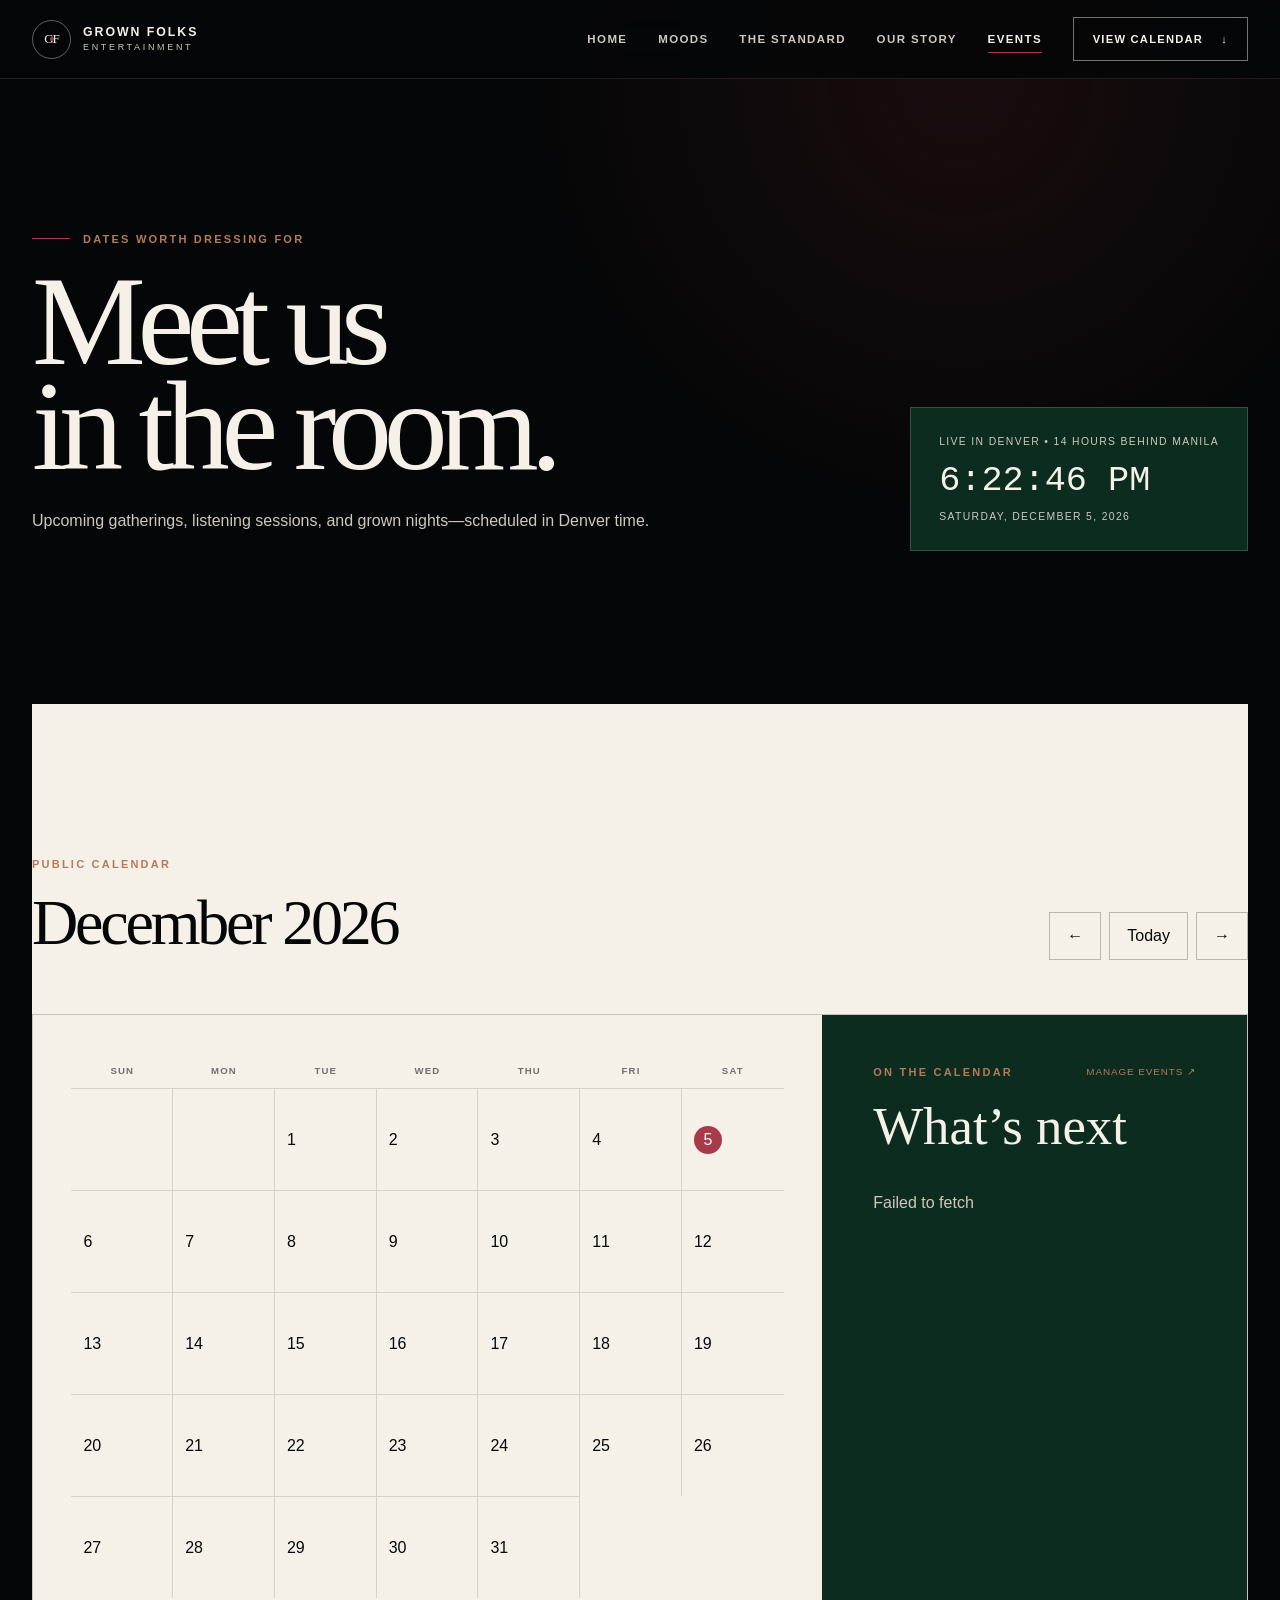
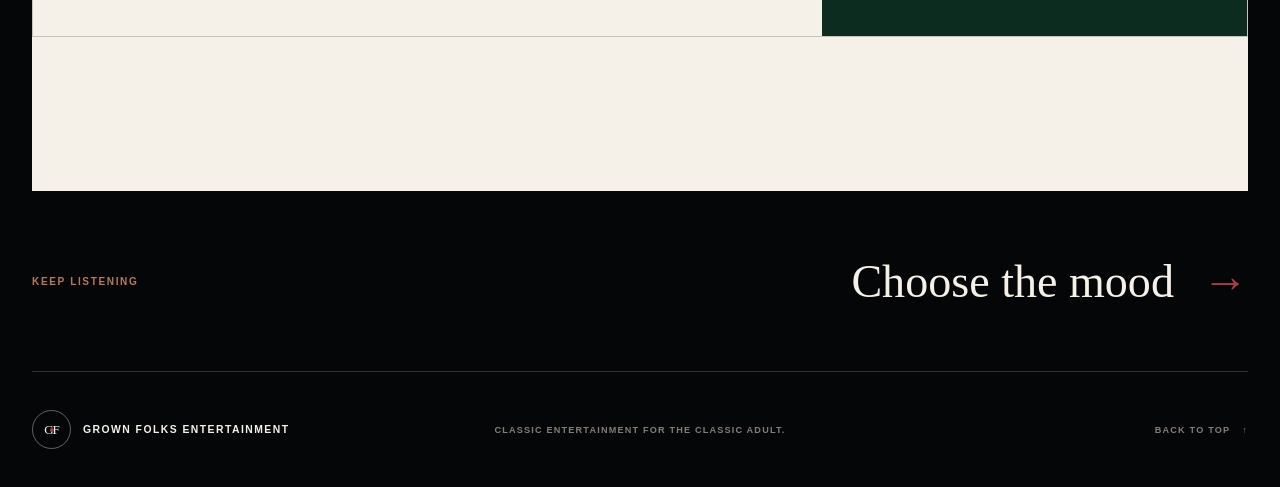
==== commit 84874be4: "Display events in Denver 12-hour time" ====
--- a/events.html
+++ b/events.html
@@ -2,7 +2,7 @@
 <html lang="en" class="no-js">
   <head>
     <meta charset="utf-8" /><meta name="viewport" content="width=device-width, initial-scale=1" />
-    <meta name="description" content="Upcoming Grown Folks Entertainment events, shown in Mountain Standard Time." />
+    <meta name="description" content="Upcoming Grown Folks Entertainment events, shown in Denver time using a 12-hour clock." />
     <meta name="theme-color" content="#050607" /><title>Events | Grown Folks Entertainment</title>
     <link rel="icon" href="./assets/grown-folks-logo.jpeg" type="image/jpeg" /><link rel="stylesheet" href="./assets/styles.css" />
     <script>document.documentElement.classList.replace("no-js", "js");</script><script src="./assets/script.js" defer></script><script src="./assets/events.js" defer></script>
@@ -16,7 +16,7 @@
         <nav id="primary-navigation" class="primary-nav" data-open="false" aria-label="Primary navigation"><a href="./index.html">Home</a><a href="./moods.html">Moods</a><a href="./standard.html">The standard</a><a href="./story.html">Our story</a><a href="./events.html" aria-current="page">Events</a><a class="nav-cta" href="#event-calendar">View calendar <span aria-hidden="true">↓</span></a></nav>
       </div></header>
       <main id="main-content">
-        <section class="events-hero" aria-labelledby="events-title"><div><p class="eyebrow"><span aria-hidden="true"></span> Dates worth dressing for</p><h1 id="events-title">Meet us<br />in the room.</h1><p>Upcoming gatherings, listening sessions, and grown nights—scheduled in Mountain Standard Time.</p></div><div class="mst-clock"><span>Live in MST</span><strong data-mst-time>--:--:--</strong><small data-mst-date>Loading current date</small></div></section>
+        <section class="events-hero" aria-labelledby="events-title"><div><p class="eyebrow"><span aria-hidden="true"></span> Dates worth dressing for</p><h1 id="events-title">Meet us<br />in the room.</h1><p>Upcoming gatherings, listening sessions, and grown nights—scheduled in Denver time.</p></div><div class="mst-clock"><span>Live in Denver • 14 hours behind Manila</span><strong data-mst-time>--:--:-- --</strong><small data-mst-date>Loading current date</small></div></section>
         <section class="events-calendar-section section-pad" id="event-calendar" aria-labelledby="calendar-title">
           <div class="events-section-heading"><div><p class="kicker">Public calendar</p><h2 id="calendar-title" data-calendar-month>Upcoming events</h2></div><div class="calendar-controls"><button type="button" data-calendar-prev aria-label="Previous month">←</button><button type="button" data-calendar-today>Today</button><button type="button" data-calendar-next aria-label="Next month">→</button></div></div>
           <div class="events-layout">
--- a/assets/styles.css
+++ b/assets/styles.css
@@ -1063,6 +1063,28 @@
   accent-color: var(--ivory);
 }
 
+.spotify-player {
+  margin-top: 24px;
+  padding-top: 18px;
+  border-top: 1px solid rgba(245, 241, 233, 0.22);
+}
+
+.spotify-label {
+  margin: 0 0 10px;
+  color: rgba(245, 241, 233, 0.76);
+  font: 700 0.67rem/1.2 var(--sans);
+  letter-spacing: 0.13em;
+  text-transform: uppercase;
+}
+
+.spotify-player iframe {
+  display: block;
+  width: 100%;
+  max-width: 560px;
+  border: 0;
+  border-radius: 12px;
+}
+
 .events-hero {
   width: var(--page);
   min-height: 560px;
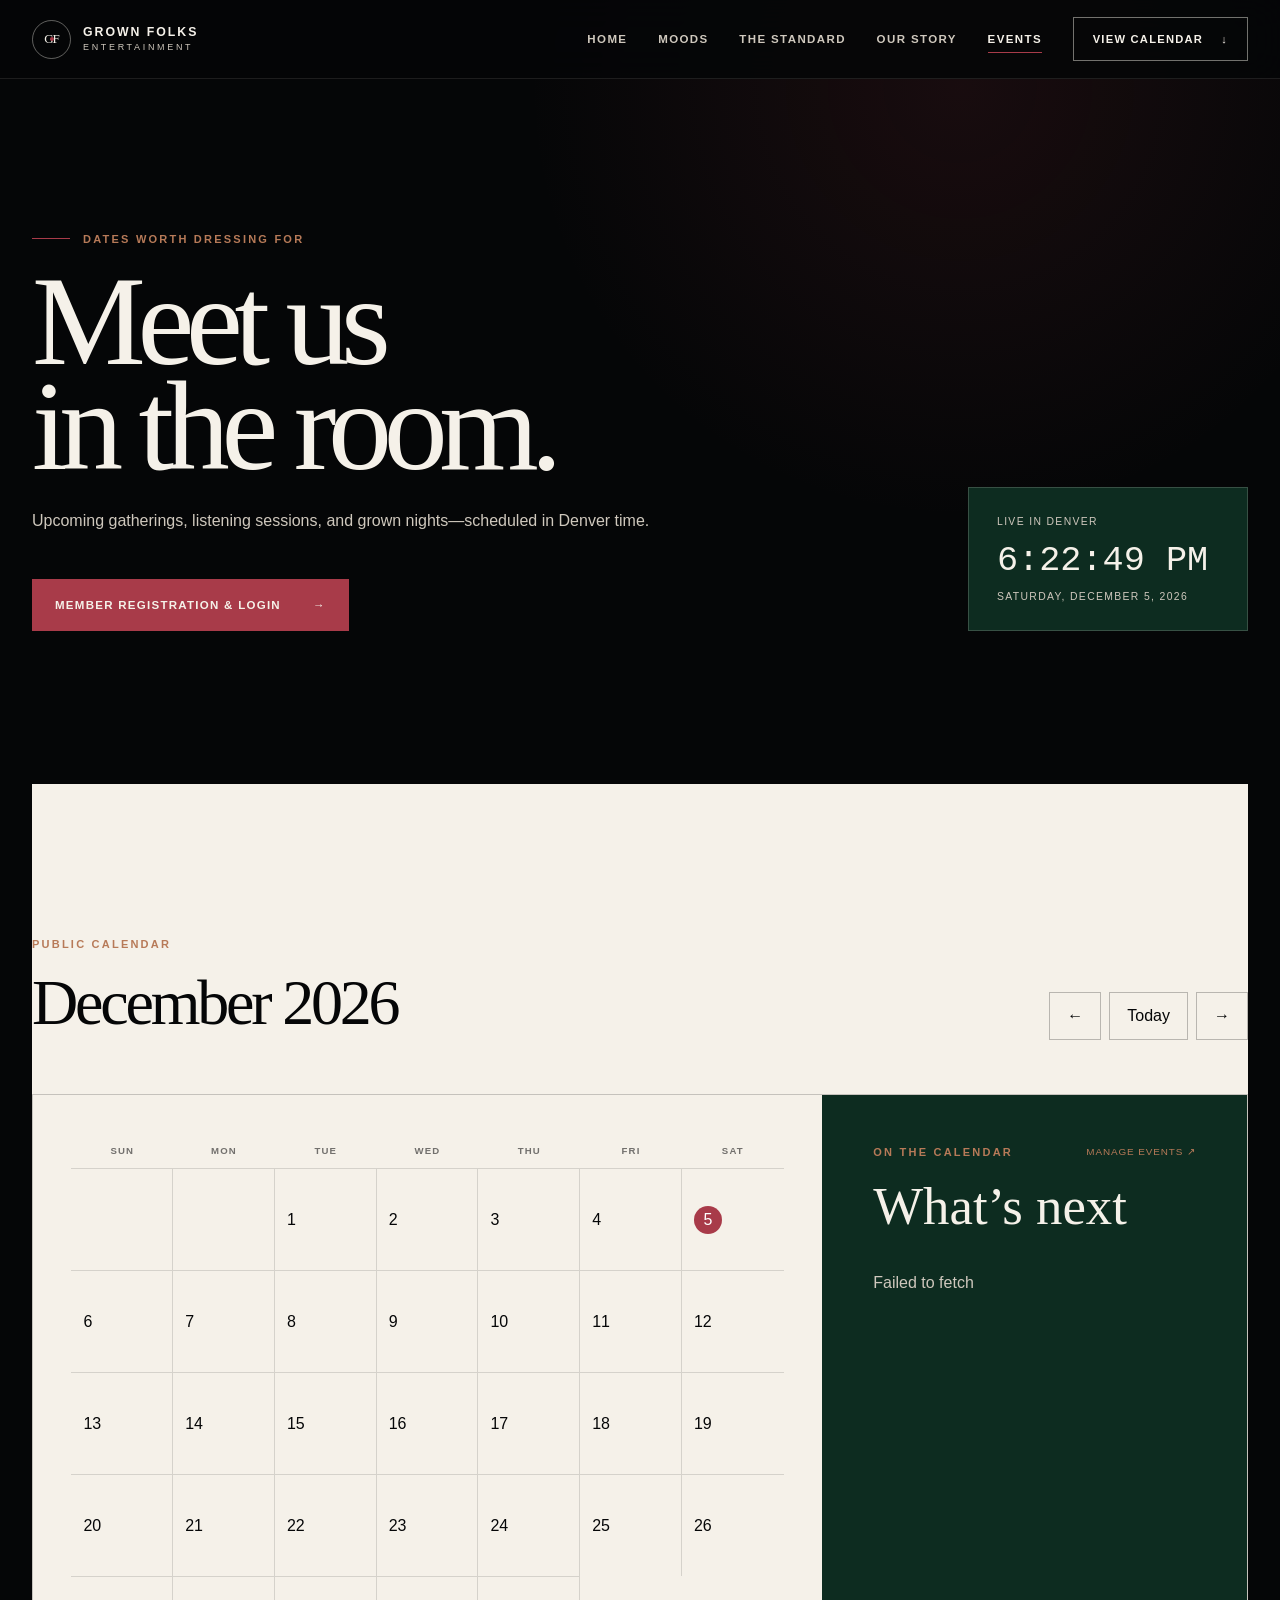
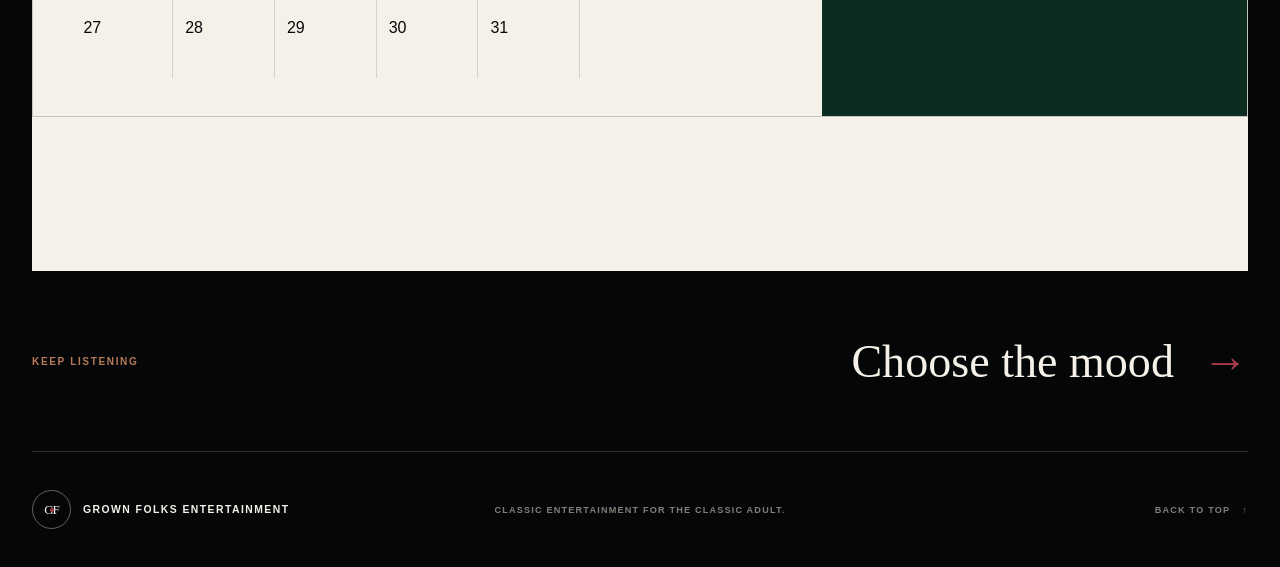
==== commit 9579600b: "Apply public page refinements" ====
--- a/events.html
+++ b/events.html
@@ -16,7 +16,7 @@
         <nav id="primary-navigation" class="primary-nav" data-open="false" aria-label="Primary navigation"><a href="./index.html">Home</a><a href="./moods.html">Moods</a><a href="./standard.html">The standard</a><a href="./story.html">Our story</a><a href="./events.html" aria-current="page">Events</a><a class="nav-cta" href="#event-calendar">View calendar <span aria-hidden="true">↓</span></a></nav>
       </div></header>
       <main id="main-content">
-        <section class="events-hero" aria-labelledby="events-title"><div><p class="eyebrow"><span aria-hidden="true"></span> Dates worth dressing for</p><h1 id="events-title">Meet us<br />in the room.</h1><p>Upcoming gatherings, listening sessions, and grown nights—scheduled in Denver time.</p></div><div class="mst-clock"><span>Live in Denver • 14 hours behind Manila</span><strong data-mst-time>--:--:-- --</strong><small data-mst-date>Loading current date</small></div></section>
+        <section class="events-hero" aria-labelledby="events-title"><div><p class="eyebrow"><span aria-hidden="true"></span> Dates worth dressing for</p><h1 id="events-title">Meet us<br />in the room.</h1><p>Upcoming gatherings, listening sessions, and grown nights—scheduled in Denver time.</p><a class="button button-primary events-member-button" href="https://grown-folks-online-demo.ralf-mahkenterprises.chatgpt.site/join">Member registration &amp; login <span aria-hidden="true">→</span></a></div><div class="mst-clock"><span>Live in Denver</span><strong data-mst-time>--:--:-- --</strong><small data-mst-date>Loading current date</small></div></section>
         <section class="events-calendar-section section-pad" id="event-calendar" aria-labelledby="calendar-title">
           <div class="events-section-heading"><div><p class="kicker">Public calendar</p><h2 id="calendar-title" data-calendar-month>Upcoming events</h2></div><div class="calendar-controls"><button type="button" data-calendar-prev aria-label="Previous month">←</button><button type="button" data-calendar-today>Today</button><button type="button" data-calendar-next aria-label="Next month">→</button></div></div>
           <div class="events-layout">
--- a/assets/styles.css
+++ b/assets/styles.css
@@ -675,7 +675,7 @@
 }
 
 .mood-section::before {
-  content: "MOOD / 01";
+  content: "MOODS";
   position: absolute;
   top: 52%;
   left: -46px;
@@ -701,7 +701,7 @@
   position: relative;
   min-height: 124px;
   display: grid;
-  grid-template-columns: 38px 1fr 24px;
+  grid-template-columns: 1fr 24px;
   gap: 17px;
   align-items: center;
   padding: 20px 25px;
@@ -1106,7 +1106,9 @@
   line-height: 0.82;
 }
 
-.events-hero > div > p:last-child { max-width: 620px; color: var(--ivory-muted); font-size: 1rem; line-height: 1.75; }
+.events-hero > div > p:not(.eyebrow) { max-width: 620px; color: var(--ivory-muted); font-size: 1rem; line-height: 1.75; }
+
+.events-member-button { margin-top: 28px; }
 
 .mst-clock {
   min-width: 280px;
